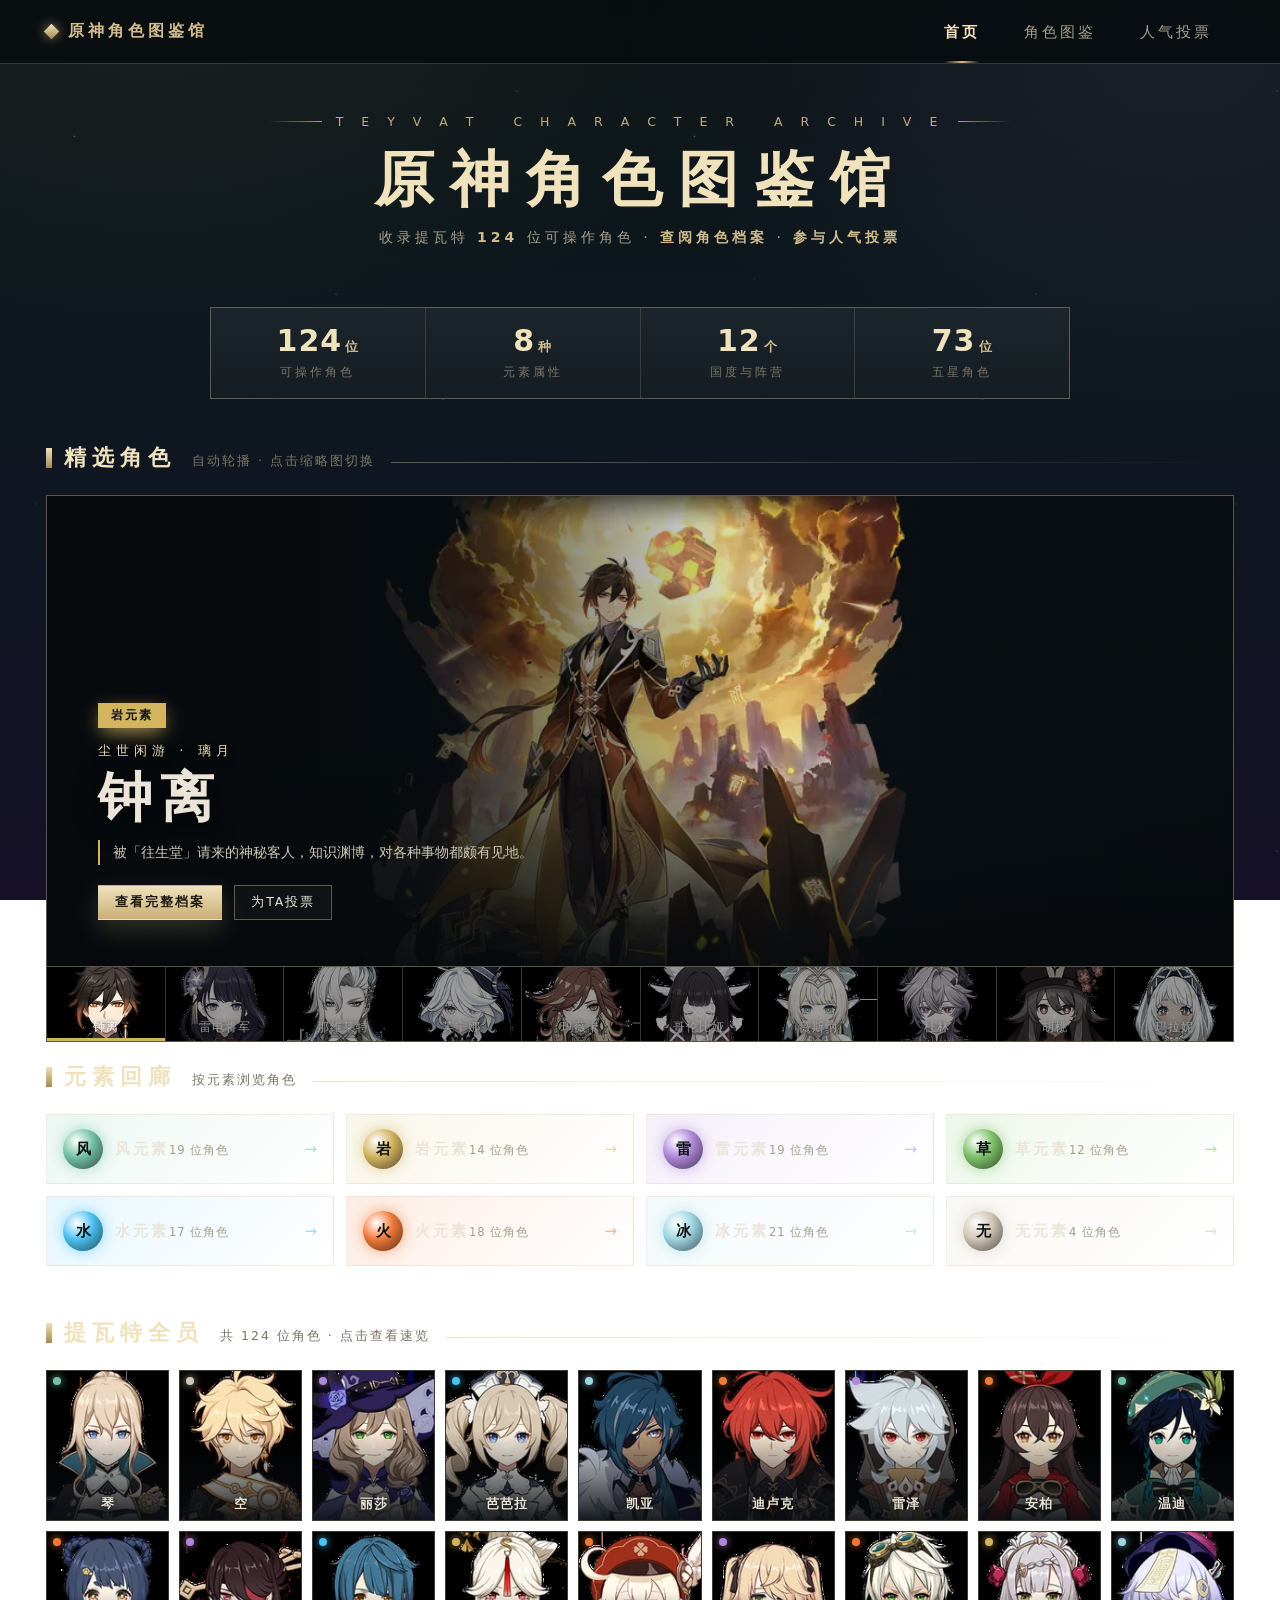
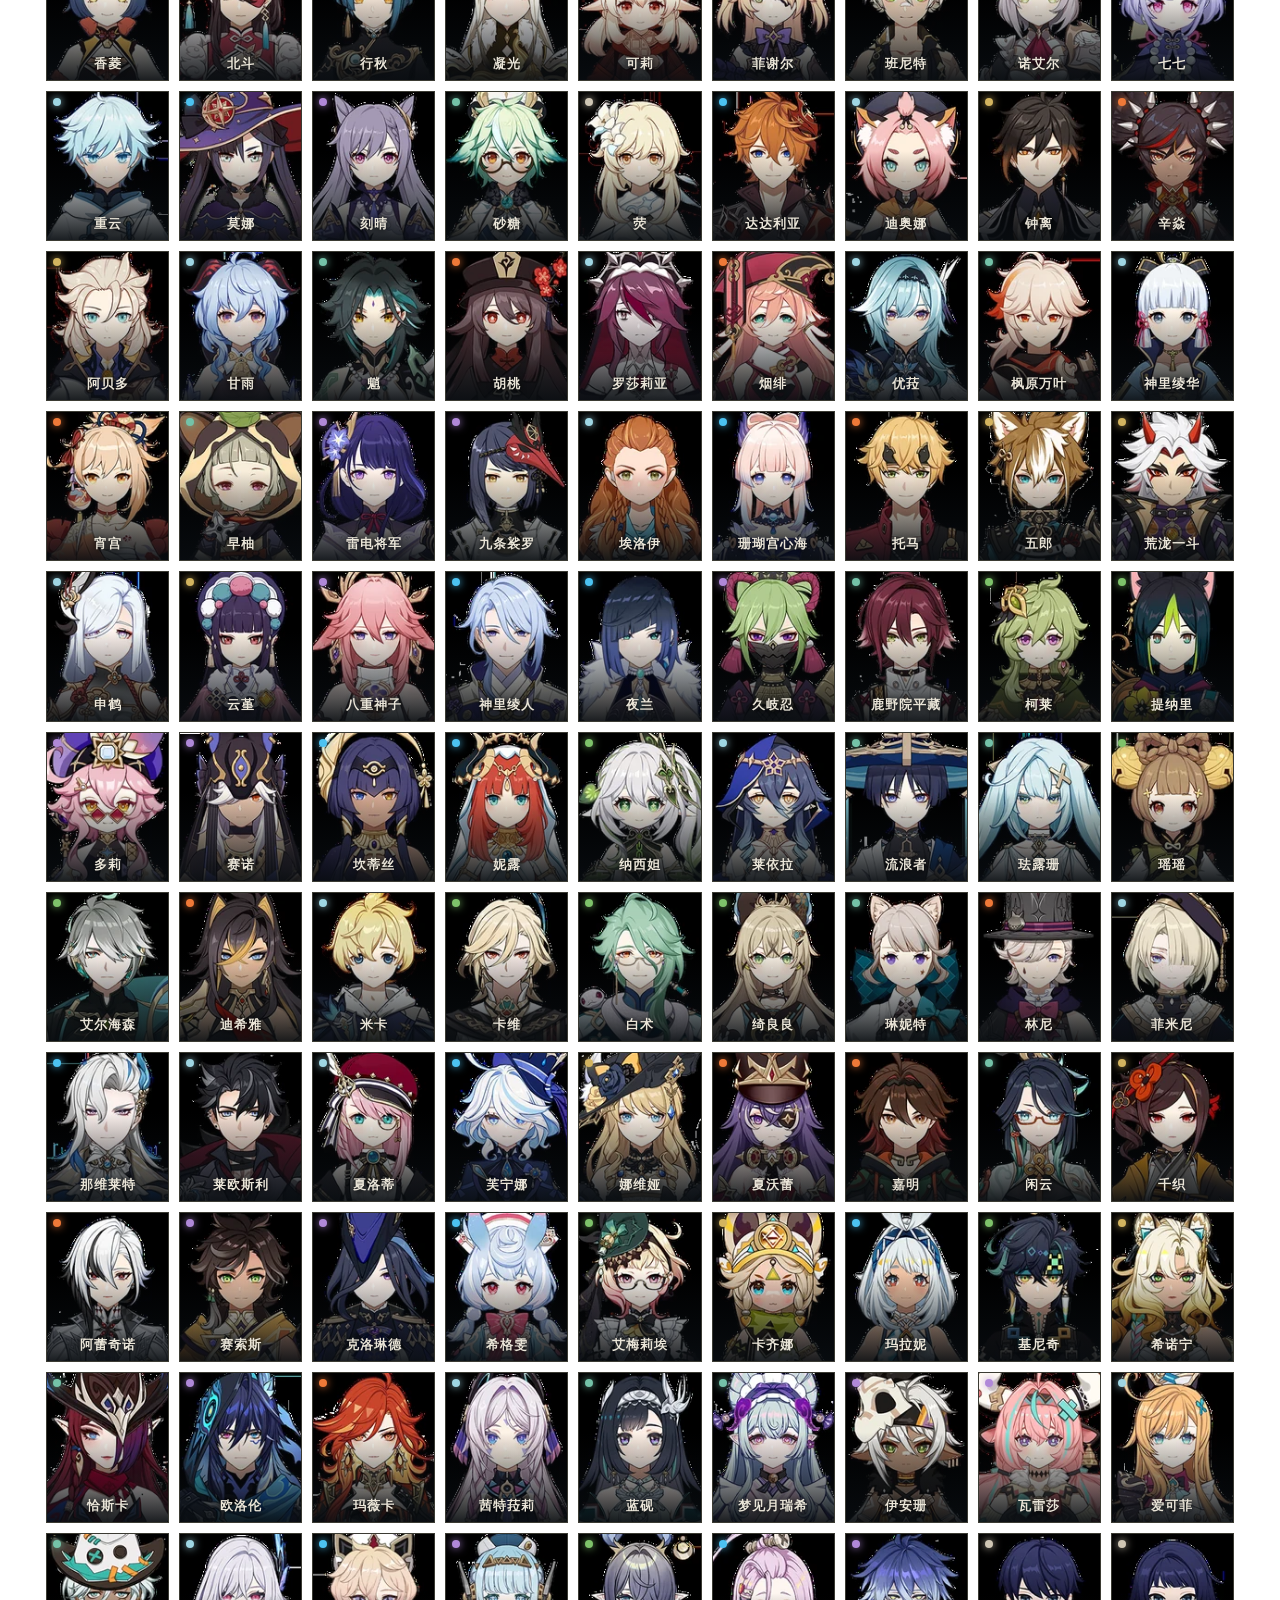
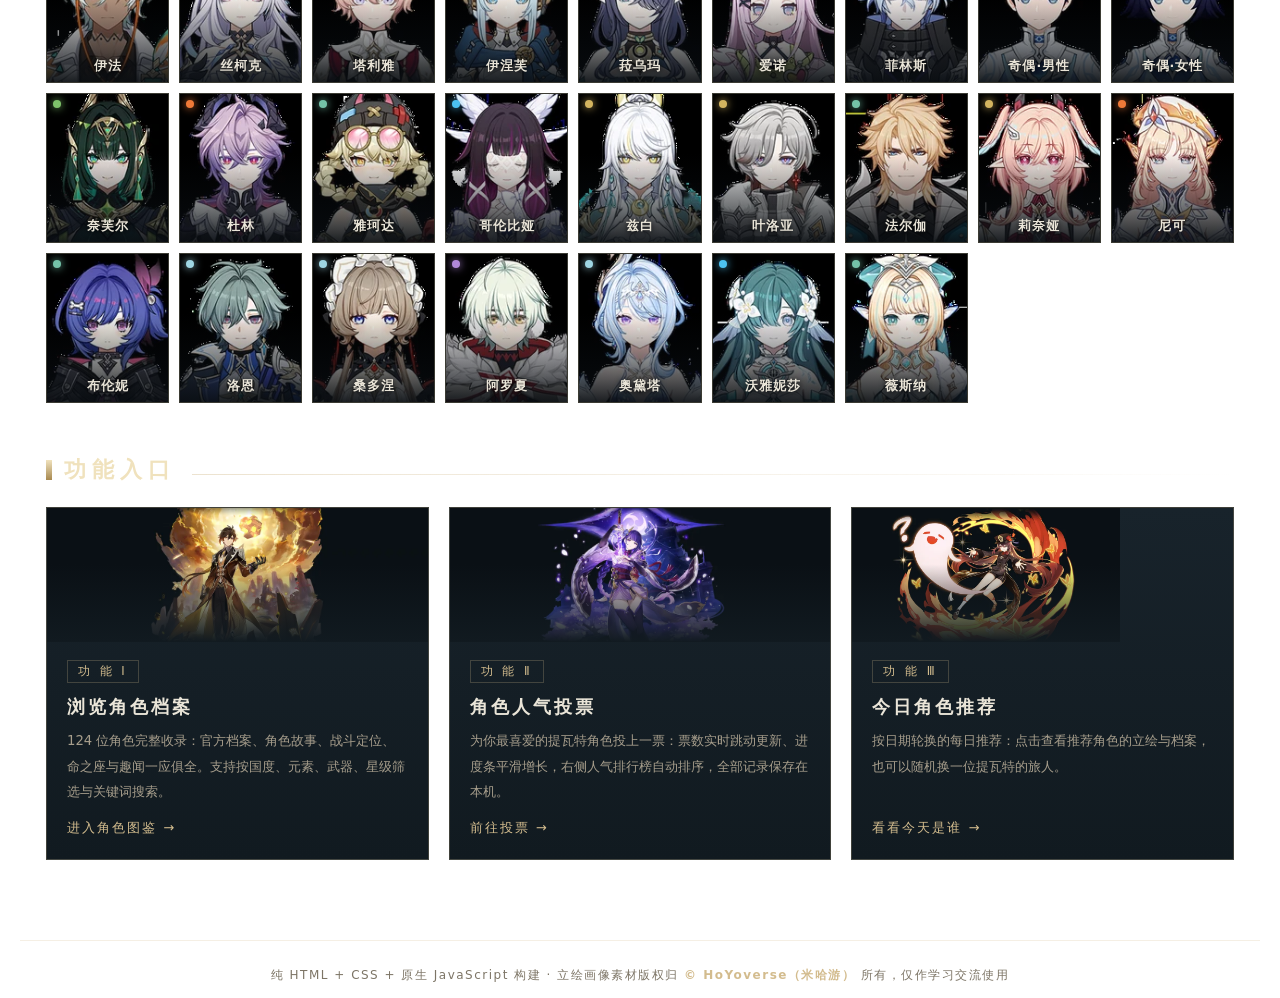
==== index.html @ 91fab3ad "上传原神角色图鉴图片" ====
<!DOCTYPE html>
<html lang="zh-CN">
<head>
<meta charset="UTF-8">
<meta name="viewport" content="width=device-width, initial-scale=1.0">
<title>原神角色图鉴馆｜首页</title>
<link rel="stylesheet" href="style.css">
<style>
/* ================= 首页专属样式 ================= */

/* ---------- 主视觉 ---------- */
.hero{text-align:center;padding:8px 0 30px;}
.hero .kicker{
  font-size:12.5px;letter-spacing:7px;color:var(--gold);opacity:.9;margin-bottom:16px;
  display:flex;align-items:center;justify-content:center;gap:14px;
}
.hero .kicker::before,.hero .kicker::after{content:"";width:54px;height:1px;background:linear-gradient(90deg,transparent,var(--line-strong));}
.hero .kicker::after{background:linear-gradient(270deg,transparent,var(--line-strong));}
.main-title{
  font-size:clamp(34px,5.6vw,60px);letter-spacing:clamp(6px,1.4vw,16px);font-weight:800;
  color:var(--gold-bright);line-height:1.14;
  animation:glow 3.6s ease-in-out infinite alternate;
}
@keyframes glow{
  from{text-shadow:0 0 14px rgba(211,188,142,.16),0 0 34px rgba(211,188,142,.07);}
  to{text-shadow:0 0 26px rgba(236,217,171,.6),0 0 68px rgba(211,188,142,.3);}
}
.hero .sub{margin-top:16px;font-size:14px;letter-spacing:4px;color:var(--text-dim);}
.hero .sub b{color:var(--gold);font-weight:600;}

/* ---------- 数据统计条 ---------- */
.stats{
  display:grid;grid-template-columns:repeat(4,1fr);gap:1px;
  margin:30px auto 44px;max-width:860px;
  background:var(--line);border:1px solid var(--line);
}
.stats .stat{background:linear-gradient(180deg,rgba(24,35,43,.9),rgba(17,26,32,.9));padding:18px 10px;text-align:center;}
.stats .num{
  font-size:30px;font-weight:800;letter-spacing:1px;line-height:1;
  color:var(--gold-bright);font-variant-numeric:tabular-nums;
}
.stats .num small{font-size:13px;font-weight:600;margin-left:3px;color:var(--gold);}
.stats .lab{font-size:11.5px;letter-spacing:3px;color:var(--text-mute);margin-top:9px;}

/* ---------- 精选轮播 ---------- */
.featured{position:relative;margin-bottom:20px;border:1px solid var(--line-mid);background:#080d11;overflow:hidden;}
.featured .stage{position:relative;height:clamp(300px,42vw,470px);}
.featured .slide{
  position:absolute;inset:0;opacity:0;transform:scale(1.06);
  transition:opacity 1s ease,transform 6s linear;
  pointer-events:none;
}
.featured .slide.on{opacity:1;transform:scale(1);pointer-events:auto;}
.featured .slide img{width:100%;height:100%;object-fit:cover;object-position:center 22%;}
.featured .slide::after{
  content:"";position:absolute;inset:0;
  background:linear-gradient(90deg,rgba(6,10,13,.94) 0%,rgba(6,10,13,.72) 32%,rgba(6,10,13,.05) 62%,rgba(6,10,13,.55) 100%),
             linear-gradient(0deg,rgba(6,10,13,.9) 0%,transparent 46%);
}
.featured .fc-info{
  position:absolute;left:clamp(22px,4vw,54px);bottom:clamp(24px,4vw,46px);right:auto;z-index:4;
  max-width:min(560px,62%);
}
.featured .fc-el{
  display:inline-flex;align-items:center;gap:7px;padding:4px 13px;margin-bottom:14px;
  font-size:12px;font-weight:800;letter-spacing:2px;color:#0d1114;background:var(--ec);
  box-shadow:0 6px 20px -4px var(--ec);
}
.featured .fc-title{font-size:13px;letter-spacing:5px;color:var(--gold-bright);margin-bottom:9px;text-shadow:0 2px 10px #000;}
.featured .fc-name{font-size:clamp(32px,5vw,54px);font-weight:800;letter-spacing:8px;line-height:1.06;text-shadow:0 6px 26px rgba(0,0,0,.9);}
.featured .fc-quote{
  margin-top:14px;font-size:13.5px;line-height:1.9;color:#cfc7b6;
  border-left:2px solid var(--ec);padding-left:13px;
  display:-webkit-box;-webkit-line-clamp:3;-webkit-box-orient:vertical;overflow:hidden;
}
.featured .fc-btns{display:flex;gap:12px;margin-top:20px;flex-wrap:wrap;}

.featured .thumbs{
  display:flex;gap:1px;background:var(--line);border-top:1px solid var(--line);
  overflow-x:auto;scrollbar-width:none;
}
.featured .thumbs::-webkit-scrollbar{display:none;}
.featured .th{
  position:relative;flex:1 0 96px;height:74px;cursor:pointer;overflow:hidden;background:#0b1216;
  filter:grayscale(.72) brightness(.62);transition:filter .35s ease;
}
.featured .th img{width:100%;height:100%;object-fit:cover;object-position:center 24%;}
.featured .th::after{content:"";position:absolute;left:0;right:0;bottom:0;height:3px;background:var(--ec);transform:scaleX(0);transition:transform .3s;}
.featured .th:hover{filter:grayscale(.2) brightness(.85);}
.featured .th.on{filter:none;}
.featured .th.on::after{transform:scaleX(1);}
.featured .th .tn{
  position:absolute;left:0;right:0;bottom:6px;z-index:2;text-align:center;
  font-size:11.5px;letter-spacing:1px;color:#fff;text-shadow:0 1px 6px #000;
}

/* ---------- 元素回廊 ---------- */
.elements{display:grid;grid-template-columns:repeat(4,1fr);gap:12px;margin-bottom:52px;}
.el-card{
  position:relative;display:flex;align-items:center;gap:12px;padding:14px 16px;cursor:pointer;
  background:linear-gradient(135deg,color-mix(in srgb,var(--ec) 13%,transparent),rgba(255,255,255,.015));
  border:1px solid var(--line);text-decoration:none;
  transition:transform .28s,border-color .28s,box-shadow .28s;
}
.el-card:hover{transform:translateY(-5px);border-color:var(--ec);box-shadow:0 14px 32px rgba(0,0,0,.45),0 0 22px -8px var(--ec);}
.el-card .orb{
  width:40px;height:40px;flex:none;display:grid;place-items:center;border-radius:50%;
  background:radial-gradient(circle at 34% 30%,#fff 0%,var(--ec) 42%,color-mix(in srgb,var(--ec) 40%,#000) 100%);
  box-shadow:0 0 18px -3px var(--ec);
  font-size:15px;font-weight:800;color:#0c1013;
}
.el-card .en{font-size:15px;font-weight:800;letter-spacing:3px;}
.el-card .ec2{font-size:11.5px;color:var(--text-dim);letter-spacing:1px;margin-top:4px;}
.el-card .arr{margin-left:auto;color:var(--ec);font-size:15px;opacity:.55;transition:transform .28s,opacity .28s;}
.el-card:hover .arr{transform:translateX(5px);opacity:1;}

/* ---------- 全角色墙 ---------- */
.wall{display:grid;grid-template-columns:repeat(auto-fill,minmax(122px,1fr));gap:10px;margin-bottom:14px;}
.wall-it{
  position:relative;aspect-ratio:1/1.22;cursor:pointer;overflow:hidden;
  border:1px solid var(--line);background:#0b1216;
  transition:transform .3s cubic-bezier(.22,.9,.24,1),border-color .3s,box-shadow .3s;
}
.wall-it img{width:100%;height:100%;object-fit:cover;object-position:center 26%;transition:transform .55s cubic-bezier(.2,.8,.2,1);}
.wall-it::after{
  content:"";position:absolute;inset:0;
  background:linear-gradient(180deg,transparent 40%,rgba(8,12,16,.92) 100%);
}
.wall-it .wi-el{
  position:absolute;top:6px;left:6px;z-index:3;width:8px;height:8px;border-radius:50%;
  background:var(--ec);box-shadow:0 0 9px var(--ec);
}
.wall-it .wi-name{
  position:absolute;left:0;right:0;bottom:7px;z-index:3;text-align:center;
  font-size:12.5px;font-weight:700;letter-spacing:1px;text-shadow:0 1px 6px #000;
}
.wall-it:hover{transform:translateY(-6px);border-color:var(--ec);box-shadow:0 16px 34px rgba(0,0,0,.55),0 0 24px -8px var(--ec);}
.wall-it:hover img{transform:scale(1.1);}

/* ---------- 功能卡片 ---------- */
.cards{display:grid;grid-template-columns:repeat(3,1fr);gap:20px;margin-bottom:20px;}
.fcard{
  position:relative;display:flex;flex-direction:column;text-align:left;
  background:linear-gradient(180deg,var(--panel-2),var(--panel));
  border:1px solid var(--line);text-decoration:none;color:var(--text);
  overflow:hidden;cursor:pointer;
  transition:transform .32s cubic-bezier(.22,.9,.24,1),box-shadow .32s,border-color .32s;
}
.fcard:hover{transform:translateY(-9px);border-color:var(--gold);box-shadow:0 22px 48px rgba(0,0,0,.55),0 0 26px -8px rgba(211,188,142,.5);}
.fcard .fc-banner{position:relative;height:134px;overflow:hidden;flex:none;}
.fcard .fc-banner img{width:100%;height:100%;object-fit:cover;object-position:center 20%;transition:transform .6s;}
.fcard:hover .fc-banner img{transform:scale(1.07);}
.fcard .fc-banner::after{content:"";position:absolute;inset:0;background:linear-gradient(180deg,rgba(19,27,33,0) 42%,var(--panel) 100%);}
.fcard .fc-body{padding:18px 20px 22px;flex:1;display:flex;flex-direction:column;}
.fcard .no{font-size:11.5px;letter-spacing:3px;color:var(--gold);border:1px solid var(--line);padding:3px 10px;align-self:flex-start;margin-bottom:12px;}
.fcard h3{font-size:18px;letter-spacing:3px;margin-bottom:9px;}
.fcard p{font-size:13.2px;line-height:1.92;color:var(--text-dim);flex:1;}
.fcard .go{margin-top:15px;font-size:13px;letter-spacing:2px;color:var(--gold);transition:transform .25s;}
.fcard:hover .go{transform:translateX(6px);}

/* 图片加载失败占位 */
.imgph{
  width:100%;height:100%;display:grid;place-items:center;
  font-size:26px;font-weight:800;color:rgba(12,16,19,.85);
  background:linear-gradient(150deg,var(--ec,#d3bc8e),#0c1215);
}

@media (max-width:1000px){
  .elements{grid-template-columns:repeat(2,1fr);}
  .cards{grid-template-columns:1fr;}
}
@media (max-width:760px){
  .stats{grid-template-columns:repeat(2,1fr);}
  .featured .fc-info{max-width:88%;}
  .featured .fc-quote{display:none;}
  .wall{grid-template-columns:repeat(auto-fill,minmax(96px,1fr));gap:8px;}
}
</style>
</head>
<body>

<!-- ==================== 顶部导航 ==================== -->
<header class="navbar">
  <div class="inner">
    <a class="brand" href="index.html"><span class="gem"></span>原神角色图鉴馆</a>
    <nav class="nav-links">
      <a href="index.html" class="active">首页</a>
      <a href="detail.html">角色图鉴</a>
      <a href="vote.html">人气投票</a>
    </nav>
  </div>
</header>

<main class="page">

  <!-- ==================== 主视觉 ==================== -->
  <section class="hero">
    <p class="kicker">T E Y V A T &nbsp; C H A R A C T E R &nbsp; A R C H I V E</p>
    <h1 class="main-title">原神角色图鉴馆</h1>
    <p class="sub">收录提瓦特 <b id="hCount">124</b> 位可操作角色 · <b>查阅角色档案</b> · <b>参与人气投票</b></p>
  </section>

  <!-- ==================== 数据统计 ==================== -->
  <section class="stats" id="stats"></section>

  <!-- ==================== 精选轮播 ==================== -->
  <section class="sec-head reveal">
    <h2>精选角色</h2>
    <span class="hint">自动轮播 · 点击缩略图切换</span>
    <span class="line"></span>
  </section>
  <section class="featured reveal" id="featured">
    <div class="stage" id="fcStage"></div>
    <div class="thumbs" id="fcThumbs"></div>
  </section>

  <!-- ==================== 元素回廊 ==================== -->
  <section class="sec-head reveal">
    <h2>元素回廊</h2>
    <span class="hint">按元素浏览角色</span>
    <span class="line"></span>
  </section>
  <section class="elements reveal" id="elements"></section>

  <!-- ==================== 全角色墙 ==================== -->
  <section class="sec-head reveal">
    <h2>提瓦特全员</h2>
    <span class="hint" id="wallHint">共 124 位角色</span>
    <span class="line"></span>
  </section>
  <section class="wall reveal" id="wall"></section>

  <!-- ==================== 功能卡片 ==================== -->
  <section class="sec-head reveal" style="margin-top:52px">
    <h2>功能入口</h2>
    <span class="line"></span>
  </section>
  <section class="cards reveal">
    <a class="fcard" href="detail.html">
      <div class="fc-banner"><img src="img/wide/zhongli.webp" alt="钟离"></div>
      <div class="fc-body">
        <span class="no">功 能 Ⅰ</span>
        <h3>浏览角色档案</h3>
        <p>124 位角色完整收录：官方档案、角色故事、战斗定位、命之座与趣闻一应俱全。支持按国度、元素、武器、星级筛选与关键词搜索。</p>
        <span class="go">进入角色图鉴 →</span>
      </div>
    </a>

    <a class="fcard" href="vote.html">
      <div class="fc-banner"><img src="img/wide/raidenshogun.webp" alt="雷电将军"></div>
      <div class="fc-body">
        <span class="no">功 能 Ⅱ</span>
        <h3>角色人气投票</h3>
        <p>为你最喜爱的提瓦特角色投上一票：票数实时跳动更新、进度条平滑增长，右侧人气排行榜自动排序，全部记录保存在本机。</p>
        <span class="go">前往投票 →</span>
      </div>
    </a>

    <button class="fcard" id="recCard" type="button">
      <div class="fc-banner"><img src="img/wide/hutao.webp" alt="胡桃"></div>
      <div class="fc-body">
        <span class="no">功 能 Ⅲ</span>
        <h3>今日角色推荐</h3>
        <p>按日期轮换的每日推荐：点击查看推荐角色的立绘与档案，也可以随机换一位提瓦特的旅人。</p>
        <span class="go">看看今天是谁 →</span>
      </div>
    </button>
  </section>

</main>

<footer>
  纯 HTML + CSS + 原生 JavaScript 构建 · 立绘画像素材版权归 <b>© HoYoverse（米哈游）</b> 所有，仅作学习交流使用
</footer>

<!-- ==================== 通用弹窗 ==================== -->
<div class="modal-mask" id="msgMask">
  <div class="modal" id="msgModal">
    <div class="m-icon" id="msgIcon">✦</div>
    <h3 id="msgTitle">—</h3>
    <p id="msgText">—</p>
    <div class="m-btns" id="msgBtns"></div>
  </div>
</div>

<!-- ==================== 角色速览弹窗 ==================== -->
<div class="modal-mask" id="peekMask">
  <div class="modal" id="peekModal" style="max-width:520px;padding:0;overflow:hidden;">
    <div style="position:relative;height:230px;background:#0a1014;overflow:hidden;">
      <img id="pkArt" src="" alt="" style="width:100%;height:100%;object-fit:cover;object-position:center 16%">
      <div style="position:absolute;inset:0;background:linear-gradient(180deg,rgba(10,15,19,.45),rgba(10,15,19,.15) 34%,rgba(16,24,32,1) 100%)"></div>
      <div style="position:absolute;left:22px;right:22px;bottom:14px;z-index:3">
        <div id="pkTitle" style="font-size:12px;letter-spacing:4px;color:var(--gold);margin-bottom:6px"></div>
        <div id="pkName" style="font-size:28px;font-weight:800;letter-spacing:5px;text-shadow:0 3px 16px #000"></div>
      </div>
    </div>
    <div style="padding:18px 22px 22px">
      <div class="badges" id="pkBadges"></div>
      <p id="pkQuote" style="font-size:13.4px;line-height:1.95;color:var(--text);margin-top:14px"></p>
      <div class="m-btns">
        <button class="btn sm" id="pkClose" type="button">关 闭</button>
        <a class="btn primary sm" id="pkMore" href="detail.html">查看完整档案</a>
      </div>
    </div>
  </div>
</div>

<script src="characters.js"></script>
<script>
/* =====================================================
   首页脚本：统计 / 精选轮播 / 元素回廊 / 全员角色墙 / 每日推荐
   ===================================================== */
(function(){
  var D = window.GENSHIN, L = D.list, byId = {};
  L.forEach(function(c){ byId[c.id] = c; });

  /* ---------- 图片加载失败 → 元素色占位 ---------- */
  window.imgFail = function(el){
    el.onerror = null;
    var d = document.createElement('div');
    d.className = 'imgph';
    d.style.setProperty('--ec', el.getAttribute('data-ec') || D.color[el.getAttribute('data-el')] || '#d3bc8e');
    d.textContent = el.getAttribute('data-ch') || '';
    if (el.parentNode) el.parentNode.replaceChild(d, el);
  };

  /* ---------- 1. 统计 ---------- */
  var five = L.filter(function(c){ return c.star === 5; }).length;
  document.getElementById('hCount').textContent = D.count;
  document.getElementById('stats').innerHTML = [
    { n: D.count, s: '位', l: '可操作角色' },
    { n: D.elements.length, s: '种', l: '元素属性' },
    { n: D.regions.length, s: '个', l: '国度与阵营' },
    { n: five, s: '位', l: '五星角色' }
  ].map(function(x){
    return '<div class="stat"><div class="num">' + x.n + '<small>' + x.s + '</small></div><div class="lab">' + x.l + '</div></div>';
  }).join('');

  /* ---------- 2. 精选轮播 ---------- */
  var FEATURED = ['zhongli','raidenshogun','neuvillette','furina','mavuika','columbina','vesna','durin','hutao','mualani']
    .filter(function(id){ return byId[id]; });

  var stage = document.getElementById('fcStage');
  var thumbs = document.getElementById('fcThumbs');
  var cur = 0, timer = null;

  stage.innerHTML = FEATURED.map(function(id, i){
    var c = byId[id];
    var quote = c.quote || c.story || '';
    return '<div class="slide' + (i === 0 ? ' on' : '') + '" style="--ec:' + c.color + '">' +
      '<img src="' + c.wide + '" alt="' + c.name + '" data-el="' + c.el + '" data-ch="' + c.name + '" onerror="imgFail(this)">' +
      '<div class="fc-info">' +
        '<span class="fc-el">' + c.el + '元素</span>' +
        '<div class="fc-title">' + c.title + ' · ' + c.region + '</div>' +
        '<div class="fc-name">' + c.name + '</div>' +
        '<div class="fc-quote">' + quote + '</div>' +
        '<div class="fc-btns">' +
          '<a class="btn sm primary" href="detail.html?id=' + c.id + '">查看完整档案</a>' +
          '<a class="btn sm" href="vote.html?id=' + c.id + '">为TA投票</a>' +
        '</div>' +
      '</div>' +
    '</div>';
  }).join('');

  thumbs.innerHTML = FEATURED.map(function(id, i){
    var c = byId[id];
    return '<div class="th' + (i === 0 ? ' on' : '') + '" data-i="' + i + '" style="--ec:' + c.color + '" title="' + c.name + '">' +
      '<img src="' + c.icon + '" alt="' + c.name + '" data-el="' + c.el + '" data-ch="' + c.name + '" onerror="imgFail(this)">' +
      '<span class="tn">' + c.name + '</span>' +
    '</div>';
  }).join('');

  var slides = stage.querySelectorAll('.slide');
  var ths = thumbs.querySelectorAll('.th');

  function go(i){
    cur = (i + FEATURED.length) % FEATURED.length;
    Array.prototype.forEach.call(slides, function(s, k){ s.classList.toggle('on', k === cur); });
    Array.prototype.forEach.call(ths,  function(t, k){ t.classList.toggle('on', k === cur); });
  }
  function play(){ stop(); timer = setInterval(function(){ go(cur + 1); }, 5600); }
  function stop(){ if (timer){ clearInterval(timer); timer = null; } }

  Array.prototype.forEach.call(ths, function(t){
    t.addEventListener('click', function(){ go(parseInt(t.dataset.i, 10)); play(); });
  });
  var fw = document.getElementById('featured');
  fw.addEventListener('mouseenter', stop);
  fw.addEventListener('mouseleave', play);
  /* 触摸滑动切换 */
  var tx = 0;
  fw.addEventListener('touchstart', function(e){ tx = e.touches[0].clientX; }, { passive: true });
  fw.addEventListener('touchend', function(e){
    var dx = e.changedTouches[0].clientX - tx;
    if (Math.abs(dx) > 46){ go(cur + (dx < 0 ? 1 : -1)); play(); }
  }, { passive: true });

  /* ---------- 3. 元素回廊 ---------- */
  var cnt = {};
  L.forEach(function(c){ cnt[c.el] = (cnt[c.el] || 0) + 1; });
  document.getElementById('elements').innerHTML = D.elements.map(function(e){
    return '<a class="el-card" href="detail.html?el=' + encodeURIComponent(e) + '" style="--ec:' + D.color[e] + '">' +
      '<span class="orb">' + e + '</span>' +
      '<span><span class="en">' + e + '元素</span><span class="ec2">' + cnt[e] + ' 位角色</span></span>' +
      '<span class="arr">→</span>' +
    '</a>';
  }).join('');

  /* ---------- 4. 全员角色墙 ---------- */
  document.getElementById('wall').innerHTML = L.map(function(c, i){
    return '<div class="wall-it" data-i="' + i + '" style="--ec:' + c.color + '">' +
      '<img src="' + c.icon + '" alt="' + c.name + '" loading="lazy" data-el="' + c.el + '" data-ch="' + c.name + '" onerror="imgFail(this)">' +
      '<span class="wi-el"></span>' +
      '<span class="wi-name">' + c.name + '</span>' +
    '</div>';
  }).join('');

  /* ---------- 5. 角色速览弹窗 ---------- */
  var peekMask = document.getElementById('peekMask');
  function peek(i){
    var c = L[i];
    document.getElementById('pkArt').src = c.wide;
    document.getElementById('pkArt').onerror = function(){ imgFail(this); };
    document.getElementById('pkTitle').textContent = c.title + ' · ' + c.region;
    document.getElementById('pkName').textContent = c.name;
    document.getElementById('pkQuote').textContent = c.quote || c.story || '';
    document.getElementById('pkBadges').innerHTML =
      '<span class="badge ec" style="--ec:' + c.color + '"><b>元素</b>｜' + c.el + '</span>' +
      '<span class="badge"><b>武器</b>｜' + c.weapon + '</span>' +
      '<span class="badge"><b>星级</b>｜' + c.star + '★</span>' +
      '<span class="badge"><b>命座</b>｜' + c.con + '</span>';
    document.getElementById('pkMore').href = 'detail.html?id=' + c.id;
    document.getElementById('peekModal').style.setProperty('--mc', c.color);
    peekMask.classList.add('show');
  }
  document.getElementById('wall').addEventListener('click', function(e){
    var it = e.target.closest ? e.target.closest('.wall-it') : null;
    if (it) peek(parseInt(it.dataset.i, 10));
  });
  document.getElementById('pkClose').addEventListener('click', function(){ peekMask.classList.remove('show'); });
  peekMask.addEventListener('click', function(e){ if (e.target === peekMask) peekMask.classList.remove('show'); });

  /* ---------- 6. 每日角色推荐 ---------- */
  function dailyIndex(){
    var now = new Date(), start = new Date(now.getFullYear(), 0, 0);
    return Math.floor((now - start) / 86400000) % L.length;
  }
  var msgMask = document.getElementById('msgMask');
  function showMsg(icon, title, text, btnText, color){
    document.getElementById('msgIcon').textContent = icon;
    document.getElementById('msgTitle').textContent = title;
    document.getElementById('msgText').textContent = text;
    document.getElementById('msgModal').style.setProperty('--mc', color || 'var(--gold)');
    var b = document.getElementById('msgBtns');
    b.innerHTML = '';
    var ok = document.createElement('button');
    ok.className = 'btn primary sm';
    ok.textContent = btnText || '好 的';
    ok.addEventListener('click', function(){ msgMask.classList.remove('show'); });
    b.appendChild(ok);
    msgMask.classList.add('show');
  }
  document.getElementById('recCard').addEventListener('click', function(){
    peek(dailyIndex());
  });

  /* ---------- 7. 滚动显现 ---------- */
  var io = new IntersectionObserver(function(es){
    es.forEach(function(en){ if (en.isIntersecting){ en.target.classList.add('in'); io.unobserve(en.target); } });
  }, { threshold: .08 });
  Array.prototype.forEach.call(document.querySelectorAll('.reveal'), function(el){ io.observe(el); });

  /* ---------- 8. 启动 ---------- */
  go(0); play();
  document.getElementById('wallHint').textContent = '共 ' + D.count + ' 位角色 · 点击查看速览';
  document.addEventListener('keydown', function(e){
    if (e.key === 'Escape'){ peekMask.classList.remove('show'); msgMask.classList.remove('show'); }
  });
})();
</script>
</body>
</html>
---- style.css ----
/* ==========================================================================
   原神角色图鉴馆 · 全局设计系统
   深色 "提瓦特星夜" 主题：青黑 → 暗紫渐变 + 金色细描边 + 元素色点缀
   ========================================================================== */

:root{
  /* —— 线条与金色 —— */
  --line:rgba(211,188,142,.24);
  --line-mid:rgba(211,188,142,.42);
  --line-strong:rgba(236,217,171,.78);
  --gold:#d3bc8e;
  --gold-bright:#f0e2bd;
  --gold-deep:#a8894f;

  /* —— 文字 —— */
  --text:#eae5d8;
  --text-dim:#a79e8c;
  --text-mute:#7d7566;

  /* —— 面板 —— */
  --panel:#111a20;
  --panel-2:#18232b;
  --panel-3:#1e2b34;
  --ink:#070b0e;

  /* —— 元素色（默认值，具体角色由 JS 覆盖 --ec） —— */
  --ec:#d3bc8e;
  --geo:#d3b45f; --pyro:#ef7938; --cryo:#9fd6e3; --hydro:#4cc2f1;
  --electro:#b088d8; --anemo:#74c2a8; --dendro:#7ec26a; --none:#cfc6b4;

  --radius:2px;
  --nav-h:64px;
  --shadow:0 22px 52px rgba(0,0,0,.55);
}

*,*::before,*::after{margin:0;padding:0;box-sizing:border-box;}

html{scroll-behavior:smooth;}

body{
  font-family:"PingFang SC","Microsoft YaHei","Hiragino Sans GB",system-ui,-apple-system,sans-serif;
  color:var(--text);
  min-height:100vh;
  background:
    radial-gradient(1200px 700px at 12% -8%,rgba(211,188,142,.09),transparent 60%),
    radial-gradient(900px 620px at 92% 4%,rgba(176,136,216,.10),transparent 62%),
    radial-gradient(1000px 700px at 50% 110%,rgba(76,194,241,.07),transparent 60%),
    linear-gradient(180deg,#0a1315 0%,#0e181f 40%,#161129 100%) fixed;
  background-attachment:fixed;
  animation:pageIn .6s ease both;
  overflow-x:hidden;
}
@keyframes pageIn{from{opacity:0}to{opacity:1}}

/* 星尘背景层（纯 CSS，跟随滚动固定） */
body::before{
  content:"";position:fixed;inset:0;pointer-events:none;z-index:0;
  background-image:
    radial-gradient(1.4px 1.4px at 12% 22%,rgba(255,255,255,.55),transparent),
    radial-gradient(1.2px 1.2px at 68% 12%,rgba(255,255,255,.42),transparent),
    radial-gradient(1.6px 1.6px at 34% 68%,rgba(236,217,171,.45),transparent),
    radial-gradient(1.1px 1.1px at 82% 74%,rgba(255,255,255,.35),transparent),
    radial-gradient(1.3px 1.3px at 48% 42%,rgba(255,255,255,.30),transparent),
    radial-gradient(1px 1px at 92% 34%,rgba(236,217,171,.38),transparent),
    radial-gradient(1px 1px at 6% 84%,rgba(255,255,255,.30),transparent);
  background-size:620px 620px,760px 760px,880px 880px,540px 540px,700px 700px,820px 820px,600px 600px;
  opacity:.5;
  animation:twinkle 9s ease-in-out infinite alternate;
}
@keyframes twinkle{from{opacity:.32}to{opacity:.62}}

main,header,footer{position:relative;z-index:1;}

a{color:inherit;}
img{display:block;max-width:100%;}
button{font-family:inherit;}

::selection{background:rgba(211,188,142,.32);color:#fff;}

/* ---------- 自定义滚动条 ---------- */
::-webkit-scrollbar{width:10px;height:10px;}
::-webkit-scrollbar-track{background:rgba(0,0,0,.35);}
::-webkit-scrollbar-thumb{
  background:linear-gradient(180deg,rgba(211,188,142,.55),rgba(211,188,142,.25));
  border:2px solid transparent;background-clip:padding-box;border-radius:99px;
}
::-webkit-scrollbar-thumb:hover{background:linear-gradient(180deg,rgba(236,217,171,.8),rgba(211,188,142,.4));background-clip:padding-box;}

/* ==========================================================================
   顶部导航
   ========================================================================== */
.navbar{
  position:fixed;top:0;left:0;right:0;height:var(--nav-h);z-index:120;
  display:flex;align-items:center;
  background:rgba(7,11,14,.82);
  backdrop-filter:blur(14px);-webkit-backdrop-filter:blur(14px);
  border-bottom:1px solid var(--line);
}
.navbar .inner{width:100%;max-width:1240px;margin:0 auto;padding:0 26px;display:flex;align-items:center;gap:18px;}
.brand{
  display:flex;align-items:center;gap:11px;text-decoration:none;
  font-size:16px;font-weight:800;letter-spacing:4px;color:var(--gold);
  white-space:nowrap;
}
.brand .gem{
  width:11px;height:11px;background:linear-gradient(135deg,var(--gold-bright),var(--gold-deep));
  transform:rotate(45deg);
  box-shadow:0 0 12px rgba(211,188,142,.7);
  animation:gemPulse 3.4s ease-in-out infinite;
}
@keyframes gemPulse{0%,100%{box-shadow:0 0 8px rgba(211,188,142,.45)}50%{box-shadow:0 0 20px rgba(236,217,171,.9)}}
.nav-links{margin-left:auto;display:flex;}
.nav-links a{
  display:block;height:var(--nav-h);line-height:var(--nav-h);padding:0 22px;
  color:var(--text-dim);text-decoration:none;font-size:15px;letter-spacing:3px;
  border-bottom:2px solid transparent;position:relative;
  transition:color .25s ease;
}
.nav-links a::after{
  content:"";position:absolute;left:22px;right:22px;bottom:-1px;height:2px;
  background:linear-gradient(90deg,transparent,var(--gold),transparent);
  transform:scaleX(0);transition:transform .3s ease;
}
.nav-links a:hover{color:var(--gold-bright);}
.nav-links a:hover::after{transform:scaleX(1);}
.nav-links a.active{color:var(--gold-bright);font-weight:700;}
.nav-links a.active::after{transform:scaleX(1);}

/* ==========================================================================
   通用容器 / 标题
   ========================================================================== */
.page{max-width:1240px;margin:0 auto;padding:calc(var(--nav-h) + 42px) 26px 60px;position:relative;z-index:1;}

.sec-head{display:flex;align-items:flex-end;gap:16px;margin:0 0 22px;flex-wrap:wrap;}
.sec-head h2{
  font-size:22px;letter-spacing:6px;color:var(--gold-bright);font-weight:800;
  display:flex;align-items:center;gap:12px;
}
.sec-head h2::before{content:"";width:6px;height:20px;background:linear-gradient(180deg,var(--gold-bright),var(--gold-deep));}
.sec-head .hint{font-size:12.5px;letter-spacing:2px;color:var(--text-mute);padding-bottom:3px;}
.sec-head .line{flex:1;height:1px;background:linear-gradient(90deg,var(--line-mid),transparent);margin-bottom:10px;}

/* ==========================================================================
   按钮
   ========================================================================== */
.btn{
  display:inline-flex;align-items:center;justify-content:center;gap:8px;
  padding:12px 26px;cursor:pointer;font-size:14px;letter-spacing:2.5px;
  color:var(--text);background:rgba(255,255,255,.03);
  border:1px solid var(--line-mid);text-decoration:none;
  transition:border-color .25s,color .25s,background .25s,transform .18s,box-shadow .25s;
}
.btn:hover{border-color:var(--gold);color:var(--gold-bright);background:rgba(211,188,142,.1);}
.btn:active{transform:scale(.975);}
.btn.primary{
  color:#1a1610;border-color:transparent;font-weight:800;
  background:linear-gradient(180deg,#f0e2bd,#c9ae76);
  box-shadow:0 10px 26px rgba(211,188,142,.22);
}
.btn.primary:hover{filter:brightness(1.07);color:#1a1610;box-shadow:0 14px 32px rgba(211,188,142,.34);}
.btn.sm{padding:8px 16px;font-size:12.5px;letter-spacing:2px;}

/* ==========================================================================
   筛选条：chip / 输入框
   ========================================================================== */
.filters{display:flex;flex-direction:column;gap:14px;margin-bottom:26px;}
.filter-row{display:flex;align-items:center;gap:10px;flex-wrap:wrap;}
.filter-row .lab{font-size:12.5px;letter-spacing:2px;color:var(--text-mute);min-width:52px;}
.chips{display:flex;gap:8px;flex-wrap:wrap;}
.chip{
  padding:6px 14px;font-size:12.5px;letter-spacing:1.5px;cursor:pointer;
  color:var(--text-dim);background:rgba(255,255,255,.02);
  border:1px solid var(--line);transition:all .22s ease;
}
.chip:hover{color:var(--gold-bright);border-color:var(--line-mid);background:rgba(211,188,142,.08);}
.chip.active{
  color:#12100c;font-weight:700;
  background:linear-gradient(180deg,#f0e2bd,#c9ae76);
  border-color:transparent;
  box-shadow:0 6px 18px rgba(211,188,142,.25);
}
.chip.ec.active{background:linear-gradient(180deg,color-mix(in srgb,var(--ec) 82%,#fff 18%),var(--ec));color:#0d1114;}
.chip .dot{display:inline-block;width:7px;height:7px;border-radius:50%;background:var(--ec);margin-right:7px;vertical-align:1px;box-shadow:0 0 8px var(--ec);}

.search{
  display:flex;align-items:center;gap:10px;
  padding:0 16px;height:44px;min-width:260px;
  background:rgba(255,255,255,.03);border:1px solid var(--line);
  transition:border-color .25s,box-shadow .25s;
}
.search:focus-within{border-color:var(--line-strong);box-shadow:0 0 0 3px rgba(211,188,142,.1);}
.search input{
  flex:1;background:transparent;border:none;outline:none;
  color:var(--text);font-size:14px;letter-spacing:1px;font-family:inherit;
}
.search input::placeholder{color:var(--text-mute);}
.search .ico{color:var(--gold);font-size:14px;}

/* ==========================================================================
   角色卡片（网格）
   ========================================================================== */
.grid{display:grid;gap:16px;}

.card{
  position:relative;display:flex;flex-direction:column;
  background:linear-gradient(180deg,var(--panel-2),var(--panel));
  border:1px solid var(--line);overflow:hidden;cursor:pointer;
  transition:transform .3s cubic-bezier(.22,.9,.24,1),border-color .3s,box-shadow .3s;
}
.card::before{
  content:"";position:absolute;inset:0;pointer-events:none;z-index:3;
  background:linear-gradient(180deg,rgba(255,255,255,.06),transparent 42%);
  opacity:0;transition:opacity .3s;
}
.card:hover{
  transform:translateY(-8px);
  border-color:var(--ec);
  box-shadow:0 20px 46px rgba(0,0,0,.55),0 0 0 1px var(--ec),0 0 26px -6px var(--ec);
}
.card:hover::before{opacity:1;}
.card .thumb{position:relative;aspect-ratio:1/1;overflow:hidden;background:radial-gradient(circle at 50% 40%,rgba(255,255,255,.05),transparent 70%);}
.card .thumb img{width:100%;height:100%;object-fit:cover;object-position:center 32%;transition:transform .6s cubic-bezier(.2,.8,.2,1);}
.card:hover .thumb img{transform:scale(1.09);}
.card .thumb::after{
  content:"";position:absolute;inset:0;
  background:linear-gradient(180deg,transparent 42%,rgba(10,15,19,.86) 100%);
}
.card .el-badge{
  position:absolute;top:8px;left:8px;z-index:2;
  display:flex;align-items:center;gap:5px;
  padding:3px 9px;font-size:11px;letter-spacing:1px;
  color:#0d1114;font-weight:800;
  background:var(--ec);box-shadow:0 4px 14px rgba(0,0,0,.4);
}
.card .star-badge{
  position:absolute;top:8px;right:8px;z-index:2;font-size:10.5px;letter-spacing:.5px;
  color:var(--gold-bright);text-shadow:0 1px 4px #000;
}
.card .c-body{position:absolute;left:0;right:0;bottom:0;z-index:2;padding:10px 12px 12px;}
.card .c-name{font-size:16px;font-weight:800;letter-spacing:2px;line-height:1.25;}
.card .c-meta{font-size:11.5px;color:var(--text-dim);letter-spacing:1px;margin-top:3px;}
.card .c-title{
  font-size:11.5px;color:var(--gold);letter-spacing:1.5px;margin-top:4px;
  opacity:0;transform:translateY(6px);transition:opacity .3s,transform .3s;
}
.card:hover .c-title{opacity:1;transform:none;}

/* ==========================================================================
   抽屉（角色详情）
   ========================================================================== */
.mask{
  position:fixed;inset:0;z-index:200;
  background:rgba(3,6,8,.74);
  backdrop-filter:blur(6px);-webkit-backdrop-filter:blur(6px);
  opacity:0;visibility:hidden;transition:opacity .32s ease,visibility .32s ease;
}
.mask.show{opacity:1;visibility:visible;}

.drawer{
  position:fixed;top:0;right:0;bottom:0;z-index:210;
  width:min(560px,100%);
  background:linear-gradient(180deg,#141e26,#0e161c);
  border-left:1px solid var(--line-mid);
  box-shadow:-30px 0 70px rgba(0,0,0,.6);
  transform:translateX(100%);
  transition:transform .44s cubic-bezier(.22,.9,.24,1);
  display:flex;flex-direction:column;
}
.drawer.show{transform:none;}
.drawer .d-hero{position:relative;flex:none;height:280px;overflow:hidden;background:#0a1014;}
.drawer .d-hero img{width:100%;height:100%;object-fit:cover;object-position:center 18%;}
.drawer .d-hero::after{
  content:"";position:absolute;inset:0;
  background:linear-gradient(180deg,rgba(10,15,19,.5) 0%,rgba(10,15,19,.1) 34%,rgba(14,22,28,.98) 100%);
}
.drawer .d-close{
  position:absolute;top:14px;right:14px;z-index:5;
  width:38px;height:38px;display:grid;place-items:center;cursor:pointer;
  background:rgba(6,10,13,.72);border:1px solid var(--line-mid);color:var(--gold-bright);
  font-size:17px;transition:all .22s;
}
.drawer .d-close:hover{background:rgba(211,188,142,.22);border-color:var(--gold);}
.drawer .d-headline{position:absolute;left:24px;right:24px;bottom:16px;z-index:4;}
.drawer .d-title{font-size:12.5px;letter-spacing:4px;color:var(--gold);margin-bottom:8px;}
.drawer .d-name{font-size:34px;font-weight:800;letter-spacing:6px;line-height:1.1;text-shadow:0 3px 18px rgba(0,0,0,.85);}
.drawer .d-sub{font-size:12.5px;color:var(--text-dim);letter-spacing:1.5px;margin-top:8px;}
.drawer .d-body{padding:20px 24px 30px;overflow-y:auto;flex:1;}

.badges{display:flex;flex-wrap:wrap;gap:8px;}
.badge{
  font-size:12.5px;letter-spacing:1px;padding:5px 12px;color:var(--text);
  border:1px solid var(--line);background:rgba(255,255,255,.03);
}
.badge b{color:var(--text-dim);font-weight:500;}
.badge.ec{color:var(--ec);border-color:color-mix(in srgb,var(--ec) 55%,transparent);background:color-mix(in srgb,var(--ec) 12%,transparent);}

.tags{display:flex;flex-wrap:wrap;gap:8px;margin-top:12px;}
.tag{font-size:12px;letter-spacing:1px;padding:4px 11px;color:var(--text-dim);border:1px dashed var(--line-mid);}

.quote{
  position:relative;margin:16px 0 6px;padding:14px 16px 14px 20px;
  font-size:13.5px;line-height:1.95;color:var(--gold-bright);
  background:linear-gradient(90deg,rgba(211,188,142,.12),rgba(211,188,142,0) 88%);
  border-left:3px solid var(--ec);
}

.sec-title{display:flex;align-items:center;gap:10px;margin:24px 0 10px;font-size:15px;letter-spacing:4px;color:var(--gold);font-weight:700;}
.sec-title::before{content:"";width:5px;height:15px;background:var(--ec);box-shadow:0 0 10px var(--ec);}
.sec-title::after{content:"";flex:1;height:1px;background:linear-gradient(90deg,var(--line),transparent);}

.story{font-size:13.8px;line-height:2.05;color:var(--text);}
.hl{list-style:none;}
.hl li{position:relative;padding:9px 0 9px 22px;font-size:13.3px;line-height:1.9;border-bottom:1px dashed rgba(211,188,142,.13);}
.hl li::before{content:"◆";position:absolute;left:0;top:10px;font-size:9px;color:var(--ec);}
.extra{
  padding:14px 16px;font-size:13.3px;line-height:2;color:var(--text);
  background:rgba(0,0,0,.26);border-left:3px solid var(--ec);
}

.d-actions{display:flex;gap:12px;margin-top:24px;padding-top:20px;border-top:1px solid var(--line);}

/* ==========================================================================
   通用弹窗
   ========================================================================== */
.modal-mask{
  position:fixed;inset:0;z-index:300;display:flex;align-items:center;justify-content:center;padding:24px;
  background:rgba(3,6,8,.76);backdrop-filter:blur(6px);-webkit-backdrop-filter:blur(6px);
  opacity:0;visibility:hidden;transition:opacity .3s ease,visibility .3s ease;
}
.modal-mask.show{opacity:1;visibility:visible;}
.modal{
  width:100%;max-width:420px;
  background:linear-gradient(180deg,#161f27,#101820);
  border:1px solid var(--line-mid);border-top:3px solid var(--mc,var(--gold));
  padding:26px;transform:translateY(16px) scale(.98);
  transition:transform .36s cubic-bezier(.22,.9,.24,1);max-height:88vh;overflow:auto;
}
.modal-mask.show .modal{transform:none;}
.modal h3{font-size:19px;letter-spacing:3px;color:var(--gold-bright);margin-bottom:10px;}
.modal p{font-size:13.5px;line-height:1.95;color:var(--text-dim);}
.modal .m-icon{font-size:32px;line-height:1;margin-bottom:12px;}
.m-btns{display:flex;gap:12px;margin-top:22px;}
.m-btns .btn{flex:1;padding:11px 0;}

/* ==========================================================================
   页脚
   ========================================================================== */
footer{
  max-width:1240px;margin:0 auto;padding:26px 26px 14px;
  font-size:12px;letter-spacing:1.5px;color:var(--text-mute);text-align:center;
  border-top:1px solid var(--line);position:relative;z-index:1;
}
footer b{color:var(--gold);font-weight:600;}

/* ==========================================================================
   滚动显现动画
   ========================================================================== */
.reveal{opacity:0;transform:translateY(22px);transition:opacity .7s cubic-bezier(.22,.9,.24,1),transform .7s cubic-bezier(.22,.9,.24,1);}
.reveal.in{opacity:1;transform:none;}

@media (prefers-reduced-motion:reduce){
  *{animation:none!important;transition-duration:.01ms!important;}
  .reveal{opacity:1;transform:none;}
}

/* ==========================================================================
   响应式
   ========================================================================== */
@media (max-width:760px){
  .navbar .inner{padding:0 14px;}
  .brand{letter-spacing:2px;font-size:14px;}
  .nav-links a{padding:0 12px;letter-spacing:1px;font-size:13.5px;}
  .page{padding:calc(var(--nav-h) + 26px) 14px 44px;}
  .drawer{width:100%;}
  .drawer .d-name{font-size:27px;letter-spacing:4px;}
}
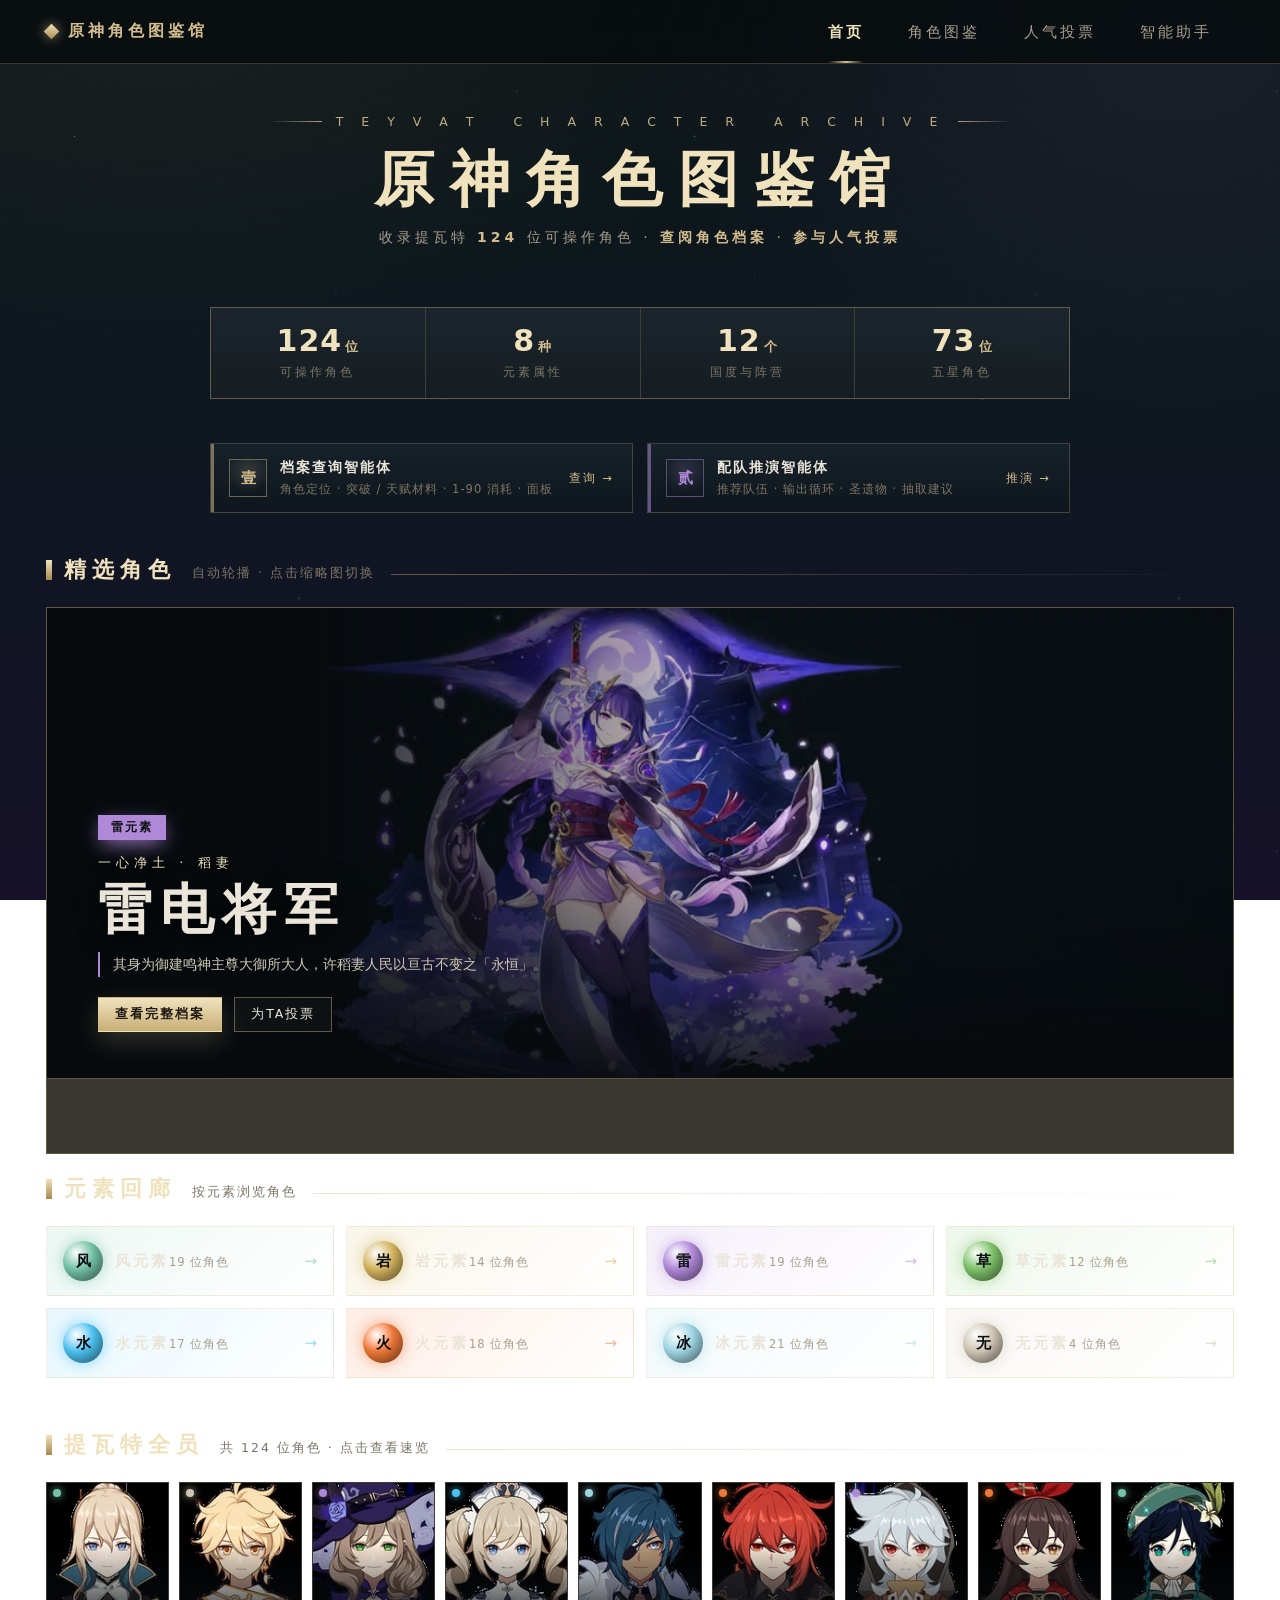
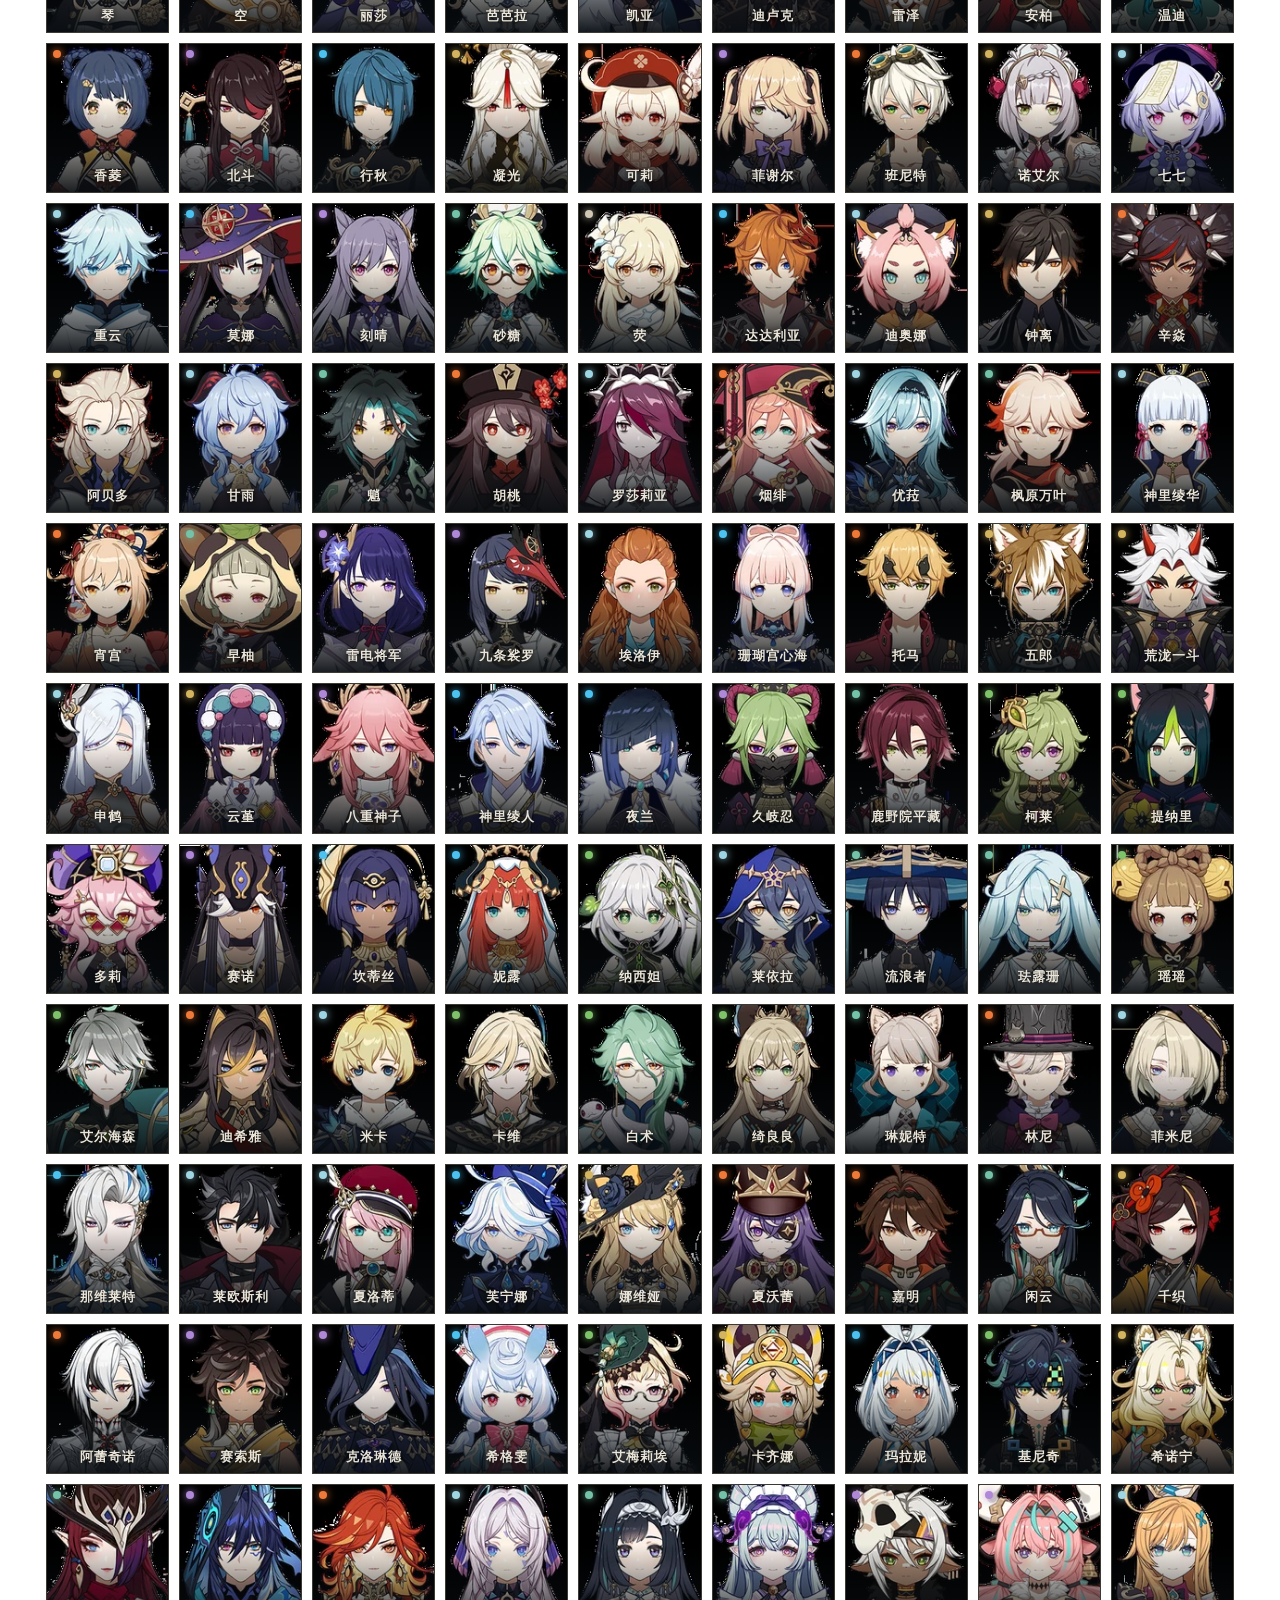
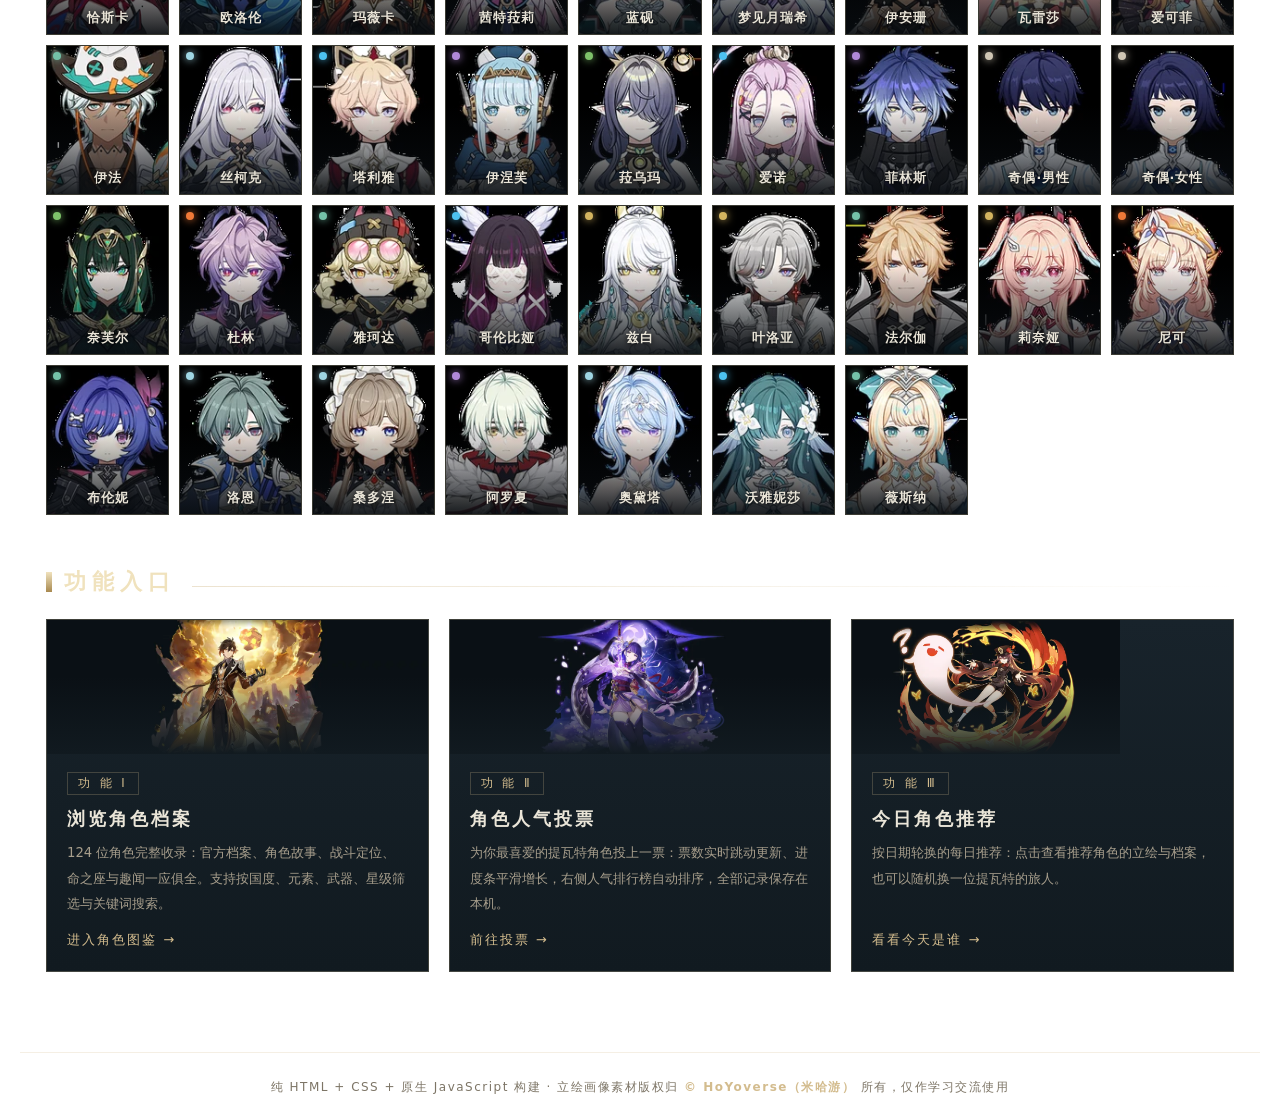
==== commit d29d22b0: "作业：原神角色图鉴智能体网页最新版本" ====
--- a/index.html
+++ b/index.html
@@ -1,10 +1,10 @@
 <!DOCTYPE html>
-<html lang="zh-CN">
-<head>
-<meta charset="UTF-8">
-<meta name="viewport" content="width=device-width, initial-scale=1.0">
+<html lang="zh-CN" data-page-node-id="pW3AjlqY8Zu345HVMeGXzt">
+<head data-page-node-id="BZw47gOCKGmGannImZWnsc">
+<meta charset="UTF-8" data-page-node-id="JDSQdSJ7b3leH04uwJc1sm">
+<meta name="viewport" content="width=device-width, initial-scale=1.0" data-page-node-id="AV6p872LjVWR3EJt2LXEvG">
 <title>原神角色图鉴馆｜首页</title>
-<link rel="stylesheet" href="style.css">
+<link rel="stylesheet" href="style.css" data-page-node-id="A0NYrxsJhtlJ0zUn15l0Y7">
 <style>
 /* ================= 首页专属样式 ================= */
 
@@ -41,6 +41,27 @@
 }
 .stats .num small{font-size:13px;font-weight:600;margin-left:3px;color:var(--gold);}
 .stats .lab{font-size:11.5px;letter-spacing:3px;color:var(--text-mute);margin-top:9px;}
+
+/* ---------- 配套智能体入口 ---------- */
+.agent-entry{display:grid;grid-template-columns:1fr 1fr;gap:14px;margin:0 auto 42px;max-width:860px;}
+.ae-card{
+  position:relative;display:grid;grid-template-columns:auto 1fr auto;align-items:center;gap:13px;
+  padding:15px 18px;text-decoration:none;overflow:hidden;
+  background:linear-gradient(180deg,rgba(24,35,43,.92),rgba(15,23,29,.92));
+  border:1px solid var(--line);transition:border-color .28s,transform .28s,box-shadow .3s;
+}
+.ae-card::before{content:"";position:absolute;left:0;top:0;bottom:0;width:3px;background:var(--ac,#d3bc8e);opacity:.55;}
+.ae-card:hover{transform:translateY(-3px);border-color:color-mix(in srgb,var(--ac,#d3bc8e) 60%,transparent);
+  box-shadow:0 18px 40px -26px var(--ac,#d3bc8e);}
+.ae-card:hover::before{opacity:1;}
+.ae-sigil{
+  width:38px;height:38px;display:grid;place-items:center;font-size:15px;font-weight:800;
+  color:var(--ac,#d3bc8e);border:1px solid color-mix(in srgb,var(--ac,#d3bc8e) 45%,transparent);
+  background:radial-gradient(circle at 50% 30%,color-mix(in srgb,var(--ac,#d3bc8e) 18%,transparent),transparent 72%);
+}
+.ae-body b{display:block;font-size:14px;letter-spacing:2px;color:var(--text);}
+.ae-body span{display:block;margin-top:5px;font-size:11.5px;letter-spacing:1px;color:var(--text-mute);}
+.ae-go{font-size:11.5px;letter-spacing:2px;color:var(--gold);white-space:nowrap;}
 
 /* ---------- 精选轮播 ---------- */
 .featured{position:relative;margin-bottom:20px;border:1px solid var(--line-mid);background:#080d11;overflow:hidden;}
@@ -171,135 +192,152 @@
 }
 @media (max-width:760px){
   .stats{grid-template-columns:repeat(2,1fr);}
+  .agent-entry{grid-template-columns:1fr;gap:10px;}
   .featured .fc-info{max-width:88%;}
   .featured .fc-quote{display:none;}
   .wall{grid-template-columns:repeat(auto-fill,minmax(96px,1fr));gap:8px;}
 }
 </style>
 </head>
-<body>
+<body data-page-node-id="ieJnDTjK2GUubWXAAIU8Yv">
 
 <!-- ==================== 顶部导航 ==================== -->
-<header class="navbar">
-  <div class="inner">
-    <a class="brand" href="index.html"><span class="gem"></span>原神角色图鉴馆</a>
-    <nav class="nav-links">
-      <a href="index.html" class="active">首页</a>
-      <a href="detail.html">角色图鉴</a>
-      <a href="vote.html">人气投票</a>
+<header class="navbar" data-page-node-id="Zc5KfKENQUeGKUOxFuCcLz">
+  <div class="inner" data-page-node-id="xtiq9p9mtR7LLyZgfE2yFf">
+    <a class="brand" href="index.html" data-page-node-id="ZpZ8WUxFfyaQEvnzUg355d"><span class="gem" data-page-node-id="LcsspneYeDdHXpzj8tqI0b"></span>原神角色图鉴馆</a>
+    <nav class="nav-links" data-page-node-id="JHF7ZU4L8TiGRTr4SkBl0T">
+      <a href="index.html" class="active" data-page-node-id="2w6KIHmzhxvASSkEkmRwIE">首页</a>
+      <a href="detail.html" data-page-node-id="RvOEUpiCgSBvFle39RxI5R">角色图鉴</a>
+      <a href="vote.html" data-page-node-id="G5Gp4FXTSrALDP0hm4L5Nk">人气投票</a>
+    
+      <a href="assistant.html" data-page-node-id="Y0mwXEgvuVr1PaSuLS3mJS">智能助手</a>
     </nav>
   </div>
 </header>
 
-<main class="page">
+<main class="page" data-page-node-id="sM8H6Vpp5xlNsWdQTfzwr4">
 
   <!-- ==================== 主视觉 ==================== -->
-  <section class="hero">
-    <p class="kicker">T E Y V A T &nbsp; C H A R A C T E R &nbsp; A R C H I V E</p>
-    <h1 class="main-title">原神角色图鉴馆</h1>
-    <p class="sub">收录提瓦特 <b id="hCount">124</b> 位可操作角色 · <b>查阅角色档案</b> · <b>参与人气投票</b></p>
+  <section class="hero" data-page-node-id="3o7DArybI5U9Iw7PZOTJBS">
+    <p class="kicker" data-page-node-id="fXD2S66HJ0IIWMaFSA6Axu">T E Y V A T &nbsp; C H A R A C T E R &nbsp; A R C H I V E</p>
+    <h1 class="main-title" data-page-node-id="mbdOStEIs5fIhIafuRTXTq">原神角色图鉴馆</h1>
+    <p class="sub" data-page-node-id="aSC1ynj6o68BnrNxDEYeCl">收录提瓦特 <b id="hCount" data-page-node-id="bOnPmzGWY9d4EV0wIeWAvU">124</b> 位可操作角色 · <b data-page-node-id="B9E2Tkl5bFjoFZCs7eEZLv">查阅角色档案</b> · <b data-page-node-id="q9g7Cg3hC6pUfw6Tj441fd">参与人气投票</b></p>
   </section>
 
   <!-- ==================== 数据统计 ==================== -->
-  <section class="stats" id="stats"></section>
+  <section class="stats" id="stats" data-page-node-id="tWrg6IdbIu2WaHJgxun6Bh"></section>
+
+  <!-- ==================== 配套智能体 ==================== -->
+  <section class="agent-entry reveal" data-page-node-id="YdszYSaXMGbUeyJDRcivWq">
+    <a class="ae-card" href="assistant.html" style="--ac:#d3bc8e" data-page-node-id="ByRoj1RMrSDsuKrVnOW8hN">
+      <span class="ae-sigil" data-page-node-id="1y8Z5B8evoz9nMKHbtAb8z">壹</span>
+      <span class="ae-body" data-page-node-id="kDYUJCSjysPr3FIZJEYpNF"><b data-page-node-id="VQcfMCsMZ64GFa1zZ8qoBS">档案查询智能体</b><span data-page-node-id="uJRrXzuyEG7GXi4S3vy8gf">角色定位 · 突破 / 天赋材料 · 1-90 消耗 · 面板</span></span>
+      <span class="ae-go" data-page-node-id="OKRVVa7MZujTbNaXAfDgrc">查询 →</span>
+    </a>
+    <a class="ae-card" href="assistant.html#team" style="--ac:#b088d8" data-page-node-id="FE2POtbFuTlwQKUccarKLs">
+      <span class="ae-sigil" data-page-node-id="OjRYGHOKdUgTiANUccRolS">贰</span>
+      <span class="ae-body" data-page-node-id="bBFcJ8T7BCw2bKBlGEpqlA"><b data-page-node-id="n2N4TvDPpoy5hFD4FcE7mC">配队推演智能体</b><span data-page-node-id="FZmEUeI76a0tNnyxgLXWUq">推荐队伍 · 输出循环 · 圣遗物 · 抽取建议</span></span>
+      <span class="ae-go" data-page-node-id="s2WBs82tGbw1lnp1rb98OD">推演 →</span>
+    </a>
+  </section>
 
   <!-- ==================== 精选轮播 ==================== -->
-  <section class="sec-head reveal">
-    <h2>精选角色</h2>
-    <span class="hint">自动轮播 · 点击缩略图切换</span>
-    <span class="line"></span>
-  </section>
-  <section class="featured reveal" id="featured">
-    <div class="stage" id="fcStage"></div>
-    <div class="thumbs" id="fcThumbs"></div>
+  <section class="sec-head reveal" data-page-node-id="KaOiGDCJOkrgZmqz1O3fiW">
+    <h2 data-page-node-id="VUYADZzaq8K5qd2CXrrmCF">精选角色</h2>
+    <span class="hint" data-page-node-id="A4swLOYZPWas311roZ09Io">自动轮播 · 点击缩略图切换</span>
+    <span class="line" data-page-node-id="DORGRFFSIrVyYlYj30Js9m"></span>
+  </section>
+  <section class="featured reveal" id="featured" data-page-node-id="HkgqmOfP868xHRDu5tkBab">
+    <div class="stage" id="fcStage" data-page-node-id="L86zuTTKG6dG9UzIqY21k8"></div>
+    <div class="thumbs" id="fcThumbs" data-page-node-id="50kS9iUyHPt9lFC92auWZY"></div>
   </section>
 
   <!-- ==================== 元素回廊 ==================== -->
-  <section class="sec-head reveal">
-    <h2>元素回廊</h2>
-    <span class="hint">按元素浏览角色</span>
-    <span class="line"></span>
-  </section>
-  <section class="elements reveal" id="elements"></section>
+  <section class="sec-head reveal" data-page-node-id="aTFIVrZhNwe3fMiq14X8tG">
+    <h2 data-page-node-id="Xuyn5KHXALX4O1GuvRr87P">元素回廊</h2>
+    <span class="hint" data-page-node-id="1FC2PJJYaOnPrydcvuCAre">按元素浏览角色</span>
+    <span class="line" data-page-node-id="kP1zClWKrHB0I5EAVccUCs"></span>
+  </section>
+  <section class="elements reveal" id="elements" data-page-node-id="2CMJyDmgsVWmEHFByk8zjT"></section>
 
   <!-- ==================== 全角色墙 ==================== -->
-  <section class="sec-head reveal">
-    <h2>提瓦特全员</h2>
-    <span class="hint" id="wallHint">共 124 位角色</span>
-    <span class="line"></span>
-  </section>
-  <section class="wall reveal" id="wall"></section>
+  <section class="sec-head reveal" data-page-node-id="Mj1FtsG4IVOWAu2HFBycp2">
+    <h2 data-page-node-id="EzJmos3NvZAobUOhJgWsWb">提瓦特全员</h2>
+    <span class="hint" id="wallHint" data-page-node-id="ISZw9mnJHZzIo0ZtjSmrL8">共 124 位角色</span>
+    <span class="line" data-page-node-id="4HsRGuMif27KIWJ10tSfmR"></span>
+  </section>
+  <section class="wall reveal" id="wall" data-page-node-id="8lu2SMAkvAC1bwUqPkVClD"></section>
 
   <!-- ==================== 功能卡片 ==================== -->
-  <section class="sec-head reveal" style="margin-top:52px">
-    <h2>功能入口</h2>
-    <span class="line"></span>
-  </section>
-  <section class="cards reveal">
-    <a class="fcard" href="detail.html">
-      <div class="fc-banner"><img src="img/wide/zhongli.webp" alt="钟离"></div>
-      <div class="fc-body">
-        <span class="no">功 能 Ⅰ</span>
-        <h3>浏览角色档案</h3>
-        <p>124 位角色完整收录：官方档案、角色故事、战斗定位、命之座与趣闻一应俱全。支持按国度、元素、武器、星级筛选与关键词搜索。</p>
-        <span class="go">进入角色图鉴 →</span>
+  <section class="sec-head reveal" style="margin-top:52px" data-page-node-id="nF62r7qHoGPPvqbIMdc2mi">
+    <h2 data-page-node-id="xsP6xlUgZyKgL56GrTYJyB">功能入口</h2>
+    <span class="line" data-page-node-id="B5gorClTmadtqDPqFMHN3h"></span>
+  </section>
+  <section class="cards reveal" data-page-node-id="27YfMcZOzKMHskKl9fRKpx">
+    <a class="fcard" href="detail.html" data-page-node-id="zyDXQnAHOJDV1sUzFGVtxU">
+      <div class="fc-banner" data-page-node-id="tdwRwB7dnNDvZQYxHxifE6"><img src="img/wide/zhongli.webp" alt="钟离" data-page-node-id="MaFBUibISWvoqi9zOxMrTv"></div>
+      <div class="fc-body" data-page-node-id="v1rvwXdVDeSLSlS9bchh7B">
+        <span class="no" data-page-node-id="mmauQhfnlZse7OQQ1C8n0M">功 能 Ⅰ</span>
+        <h3 data-page-node-id="ZVyTGmiKo16wN8p1oipfc4">浏览角色档案</h3>
+        <p data-page-node-id="TyHttCAEm4JzyTSWRmdVj7">124 位角色完整收录：官方档案、角色故事、战斗定位、命之座与趣闻一应俱全。支持按国度、元素、武器、星级筛选与关键词搜索。</p>
+        <span class="go" data-page-node-id="Q0xtetlIwDlfnIdNJolahB">进入角色图鉴 →</span>
       </div>
     </a>
 
-    <a class="fcard" href="vote.html">
-      <div class="fc-banner"><img src="img/wide/raidenshogun.webp" alt="雷电将军"></div>
-      <div class="fc-body">
-        <span class="no">功 能 Ⅱ</span>
-        <h3>角色人气投票</h3>
-        <p>为你最喜爱的提瓦特角色投上一票：票数实时跳动更新、进度条平滑增长，右侧人气排行榜自动排序，全部记录保存在本机。</p>
-        <span class="go">前往投票 →</span>
+    <a class="fcard" href="vote.html" data-page-node-id="Wb09OdFv7WMLeYkz1o7odv">
+      <div class="fc-banner" data-page-node-id="tBtwFVNTlMLizGvn8ftKf4"><img src="img/wide/raidenshogun.webp" alt="雷电将军" data-page-node-id="BsRjEiIualmcTaBkCruD88"></div>
+      <div class="fc-body" data-page-node-id="EBR3mFlukP5d7JJMbcW4tL">
+        <span class="no" data-page-node-id="YvkUX5hZiu7pi6HEHfFO9A">功 能 Ⅱ</span>
+        <h3 data-page-node-id="hFrC6Kzg2tysvCk2rjxfJ0">角色人气投票</h3>
+        <p data-page-node-id="TaVLcYKzwPkZEmo0BNzehX">为你最喜爱的提瓦特角色投上一票：票数实时跳动更新、进度条平滑增长，右侧人气排行榜自动排序，全部记录保存在本机。</p>
+        <span class="go" data-page-node-id="3446h3ZACSuCp99ADJqljN">前往投票 →</span>
       </div>
     </a>
 
-    <button class="fcard" id="recCard" type="button">
-      <div class="fc-banner"><img src="img/wide/hutao.webp" alt="胡桃"></div>
-      <div class="fc-body">
-        <span class="no">功 能 Ⅲ</span>
-        <h3>今日角色推荐</h3>
-        <p>按日期轮换的每日推荐：点击查看推荐角色的立绘与档案，也可以随机换一位提瓦特的旅人。</p>
-        <span class="go">看看今天是谁 →</span>
+    <button class="fcard" id="recCard" type="button" data-page-node-id="nY154Sai0EG4mJLOlhdqFb">
+      <div class="fc-banner" data-page-node-id="MySyTtyW0ZIpC8SmuKRvGu"><img src="img/wide/hutao.webp" alt="胡桃" data-page-node-id="8fyNDMwC0dwg2jXqS0fC1Z"></div>
+      <div class="fc-body" data-page-node-id="GznvtUZ6Tj1CCHIB57P7sj">
+        <span class="no" data-page-node-id="SsC76c2DPzmzfiFQHEHppr">功 能 Ⅲ</span>
+        <h3 data-page-node-id="NrVFxsEEvVs1LkwQB177hm">今日角色推荐</h3>
+        <p data-page-node-id="jaeBprs3BGquz6Ze45HDDk">按日期轮换的每日推荐：点击查看推荐角色的立绘与档案，也可以随机换一位提瓦特的旅人。</p>
+        <span class="go" data-page-node-id="ZA4YqrE7iD5xMbcAVABUL9">看看今天是谁 →</span>
       </div>
     </button>
   </section>
 
 </main>
 
-<footer>
-  纯 HTML + CSS + 原生 JavaScript 构建 · 立绘画像素材版权归 <b>© HoYoverse（米哈游）</b> 所有，仅作学习交流使用
+<footer data-page-node-id="cxyWKbqWPZyjYoV1zX7wyf">
+  纯 HTML + CSS + 原生 JavaScript 构建 · 立绘画像素材版权归 <b data-page-node-id="4cpLWFwsNT2i4zOCf2LMoE">© HoYoverse（米哈游）</b> 所有，仅作学习交流使用
 </footer>
 
 <!-- ==================== 通用弹窗 ==================== -->
-<div class="modal-mask" id="msgMask">
-  <div class="modal" id="msgModal">
-    <div class="m-icon" id="msgIcon">✦</div>
-    <h3 id="msgTitle">—</h3>
-    <p id="msgText">—</p>
-    <div class="m-btns" id="msgBtns"></div>
+<div class="modal-mask" id="msgMask" data-page-node-id="O7gHEU4Xx60S6E8xChAjhH">
+  <div class="modal" id="msgModal" data-page-node-id="UdxMBC7zPvng0XrfwCVKan">
+    <div class="m-icon" id="msgIcon" data-page-node-id="YrDfsuHfWtLSrYgvdqBSzA">✦</div>
+    <h3 id="msgTitle" data-page-node-id="WZ406cGpkyjIHipc1IgyyS">—</h3>
+    <p id="msgText" data-page-node-id="EHFKy5AqEIksBkZktwqHIB">—</p>
+    <div class="m-btns" id="msgBtns" data-page-node-id="BnrmBGF0w1FF88H0rQitJh"></div>
   </div>
 </div>
 
 <!-- ==================== 角色速览弹窗 ==================== -->
-<div class="modal-mask" id="peekMask">
-  <div class="modal" id="peekModal" style="max-width:520px;padding:0;overflow:hidden;">
-    <div style="position:relative;height:230px;background:#0a1014;overflow:hidden;">
-      <img id="pkArt" src="" alt="" style="width:100%;height:100%;object-fit:cover;object-position:center 16%">
-      <div style="position:absolute;inset:0;background:linear-gradient(180deg,rgba(10,15,19,.45),rgba(10,15,19,.15) 34%,rgba(16,24,32,1) 100%)"></div>
-      <div style="position:absolute;left:22px;right:22px;bottom:14px;z-index:3">
-        <div id="pkTitle" style="font-size:12px;letter-spacing:4px;color:var(--gold);margin-bottom:6px"></div>
-        <div id="pkName" style="font-size:28px;font-weight:800;letter-spacing:5px;text-shadow:0 3px 16px #000"></div>
+<div class="modal-mask" id="peekMask" data-page-node-id="wVVrCs1LwAgBn7qgWE9ypq">
+  <div class="modal" id="peekModal" style="max-width:520px;padding:0;overflow:hidden;" data-page-node-id="qATYsWEzXtHw5gGavvGDNS">
+    <div style="position:relative;height:230px;background:#0a1014;overflow:hidden;" data-page-node-id="ulmK6v7uwebc3YNnM6Xkmn">
+      <img id="pkArt" src="" alt="" style="width:100%;height:100%;object-fit:cover;object-position:center 16%" data-page-node-id="B6E4qxBNTJHvEGOFBAuQkn">
+      <div style="position:absolute;inset:0;background:linear-gradient(180deg,rgba(10,15,19,.45),rgba(10,15,19,.15) 34%,rgba(16,24,32,1) 100%)" data-page-node-id="thDle7WpMzrlsq5BLHr4JW"></div>
+      <div style="position:absolute;left:22px;right:22px;bottom:14px;z-index:3" data-page-node-id="l4Fda7HLENotyaACYzmugB">
+        <div id="pkTitle" style="font-size:12px;letter-spacing:4px;color:var(--gold);margin-bottom:6px" data-page-node-id="Yr0wEf8fHGWL5iOTwZmZB5"></div>
+        <div id="pkName" style="font-size:28px;font-weight:800;letter-spacing:5px;text-shadow:0 3px 16px #000" data-page-node-id="U79OGAOiRiBHcqrThBEAYq"></div>
       </div>
     </div>
-    <div style="padding:18px 22px 22px">
-      <div class="badges" id="pkBadges"></div>
-      <p id="pkQuote" style="font-size:13.4px;line-height:1.95;color:var(--text);margin-top:14px"></p>
-      <div class="m-btns">
-        <button class="btn sm" id="pkClose" type="button">关 闭</button>
-        <a class="btn primary sm" id="pkMore" href="detail.html">查看完整档案</a>
+    <div style="padding:18px 22px 22px" data-page-node-id="uHCzAzNvEz4gDKCuPmOscK">
+      <div class="badges" id="pkBadges" data-page-node-id="tFFHRu3IpTW9YGM3vAuoat"></div>
+      <p id="pkQuote" style="font-size:13.4px;line-height:1.95;color:var(--text);margin-top:14px" data-page-node-id="96tEZhdpYOpcVHRqFiN1bH"></p>
+      <div class="m-btns" data-page-node-id="ZZ6GGYnQAszaOtotzx3p20">
+        <button class="btn sm" id="pkClose" type="button" data-page-node-id="DdbHbZrP0cOq7ytpf0VceU">关 闭</button>
+        <a class="btn primary sm" id="pkMore" href="detail.html" data-page-node-id="IRjghXYwckjigf8z9yLN5v">查看完整档案</a>
       </div>
     </div>
   </div>
